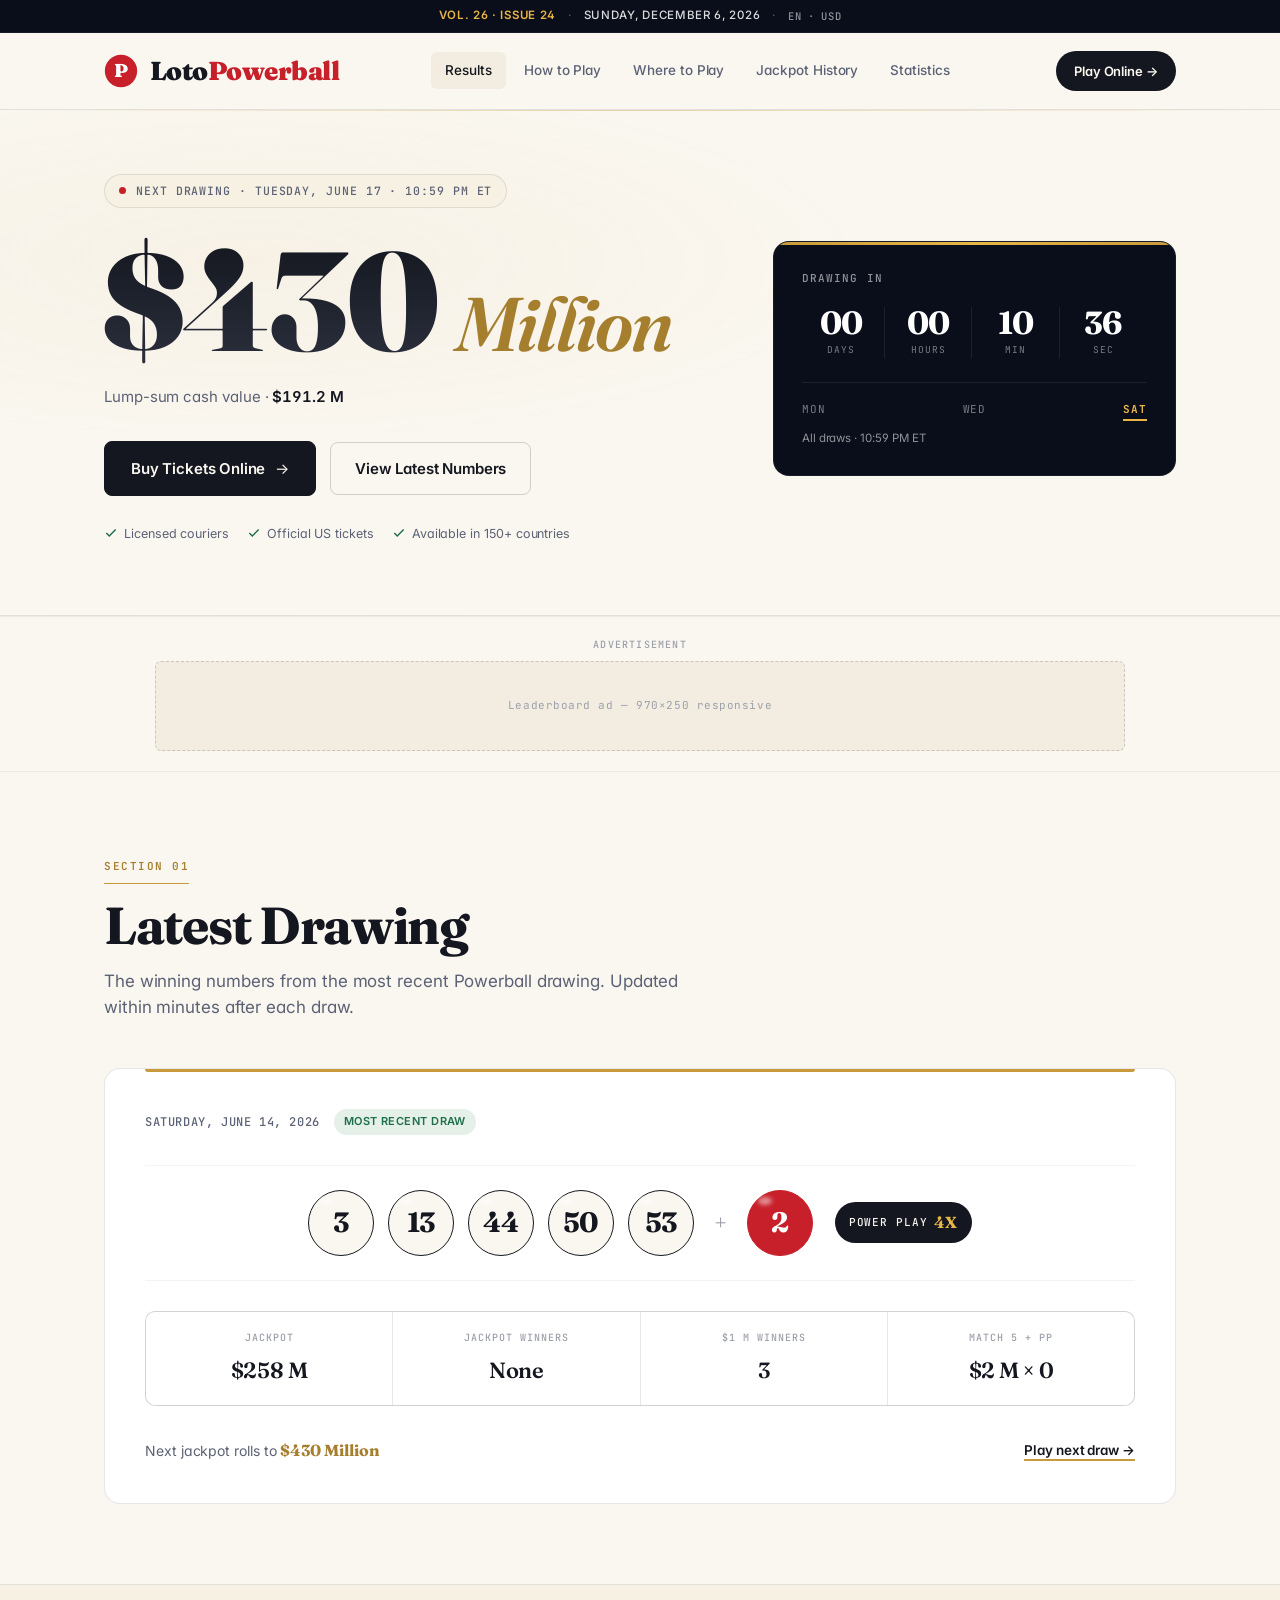
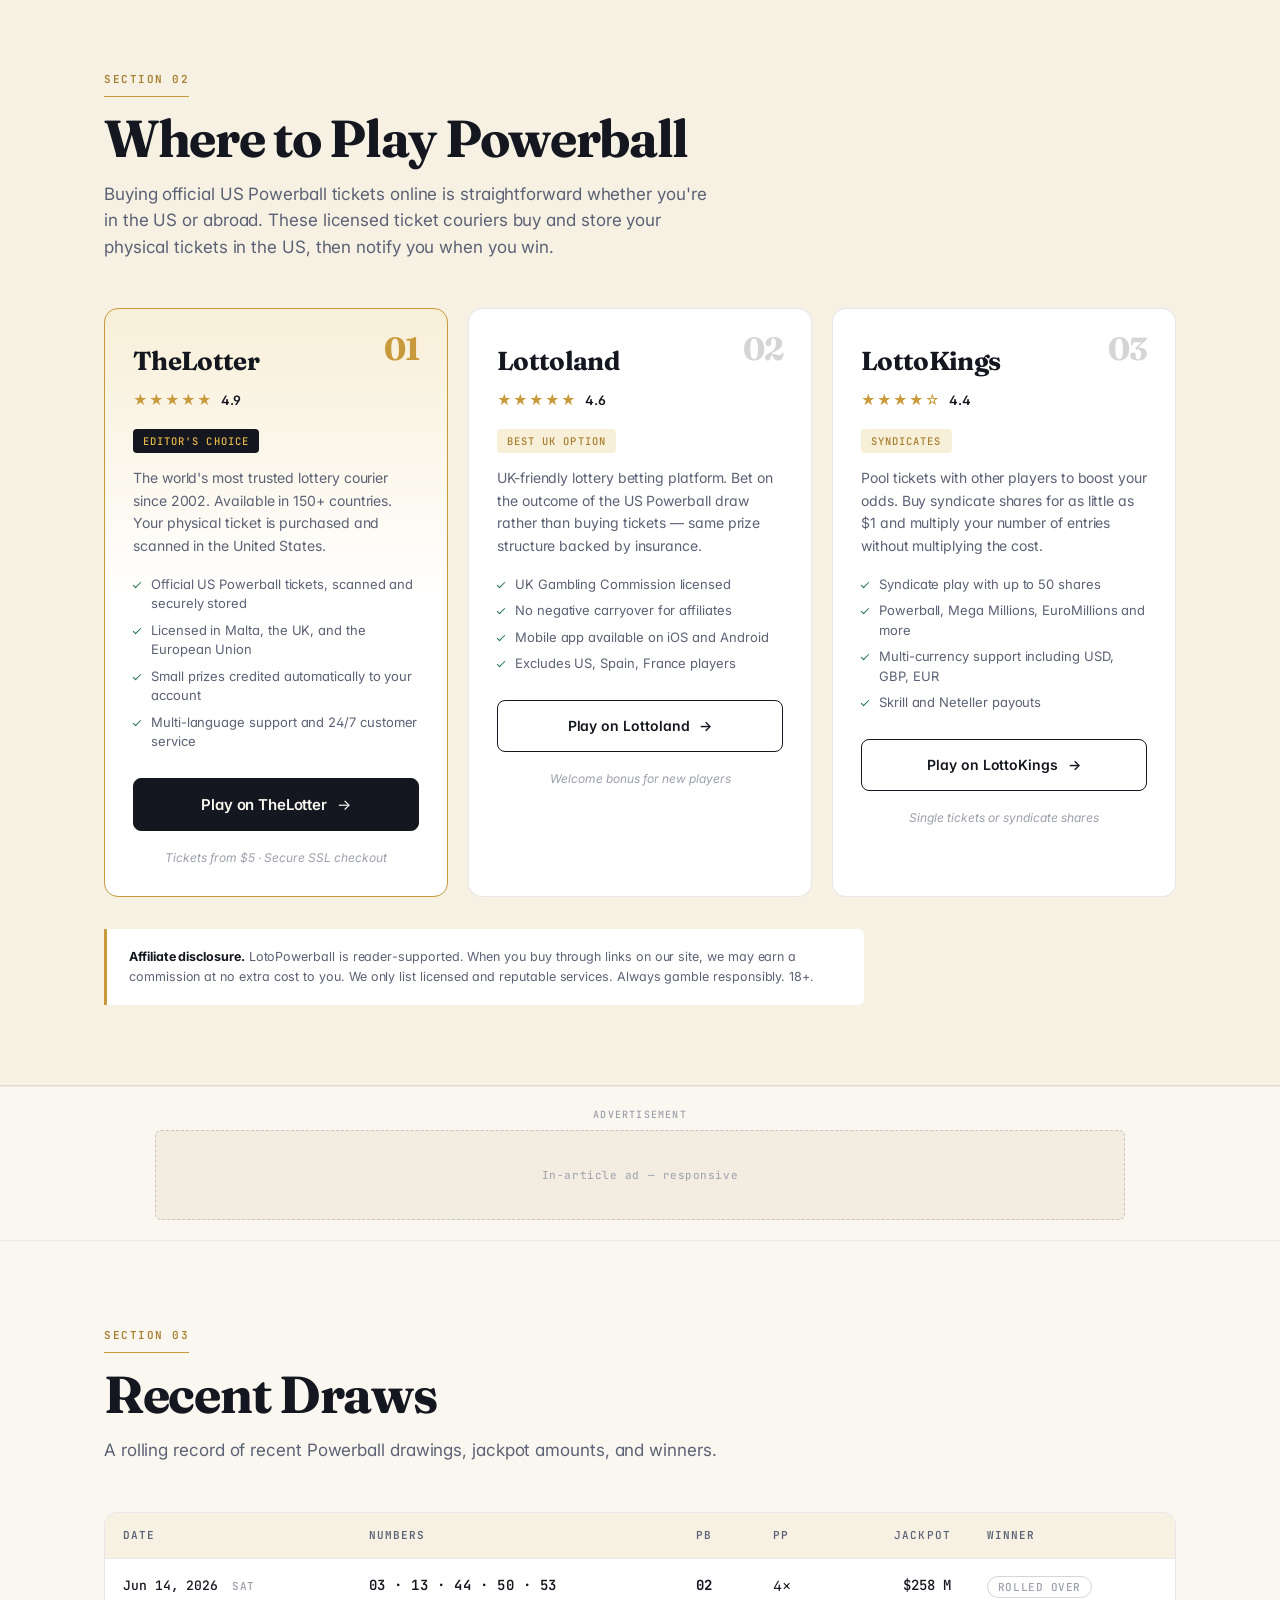
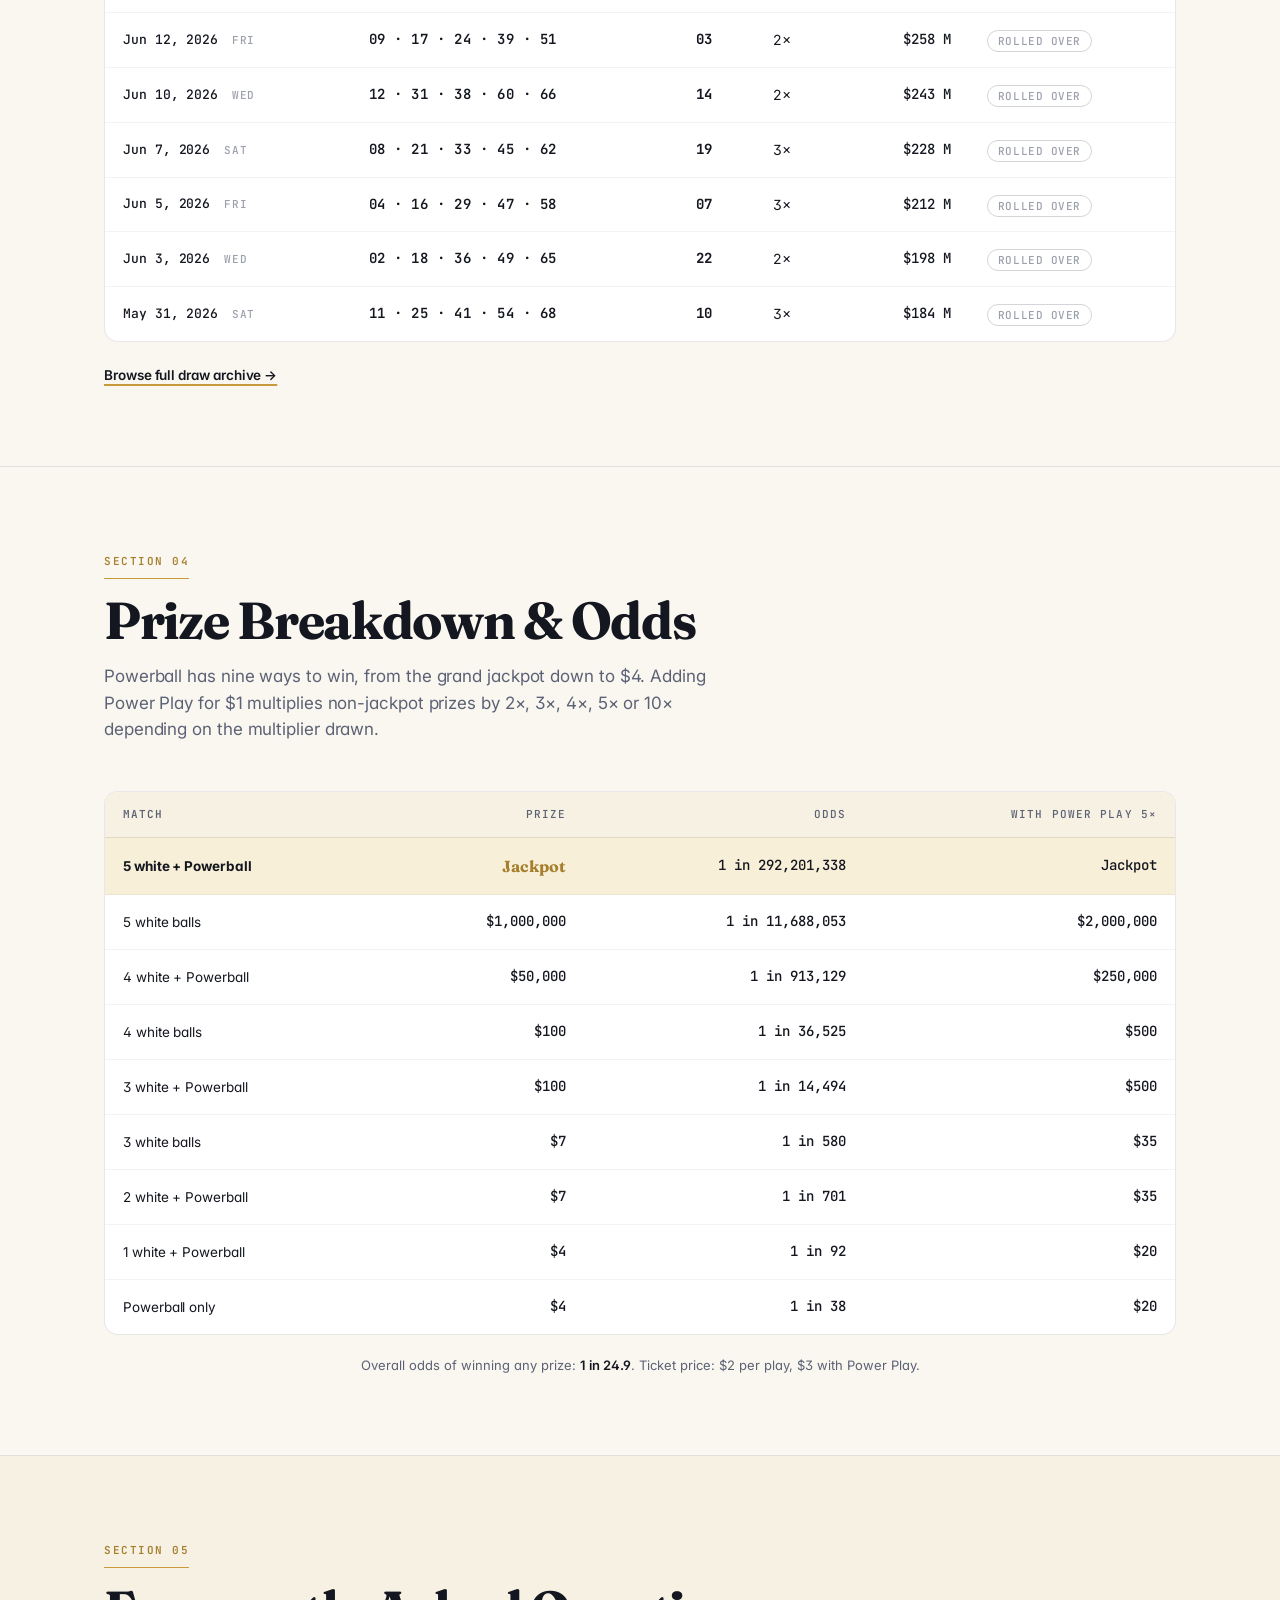
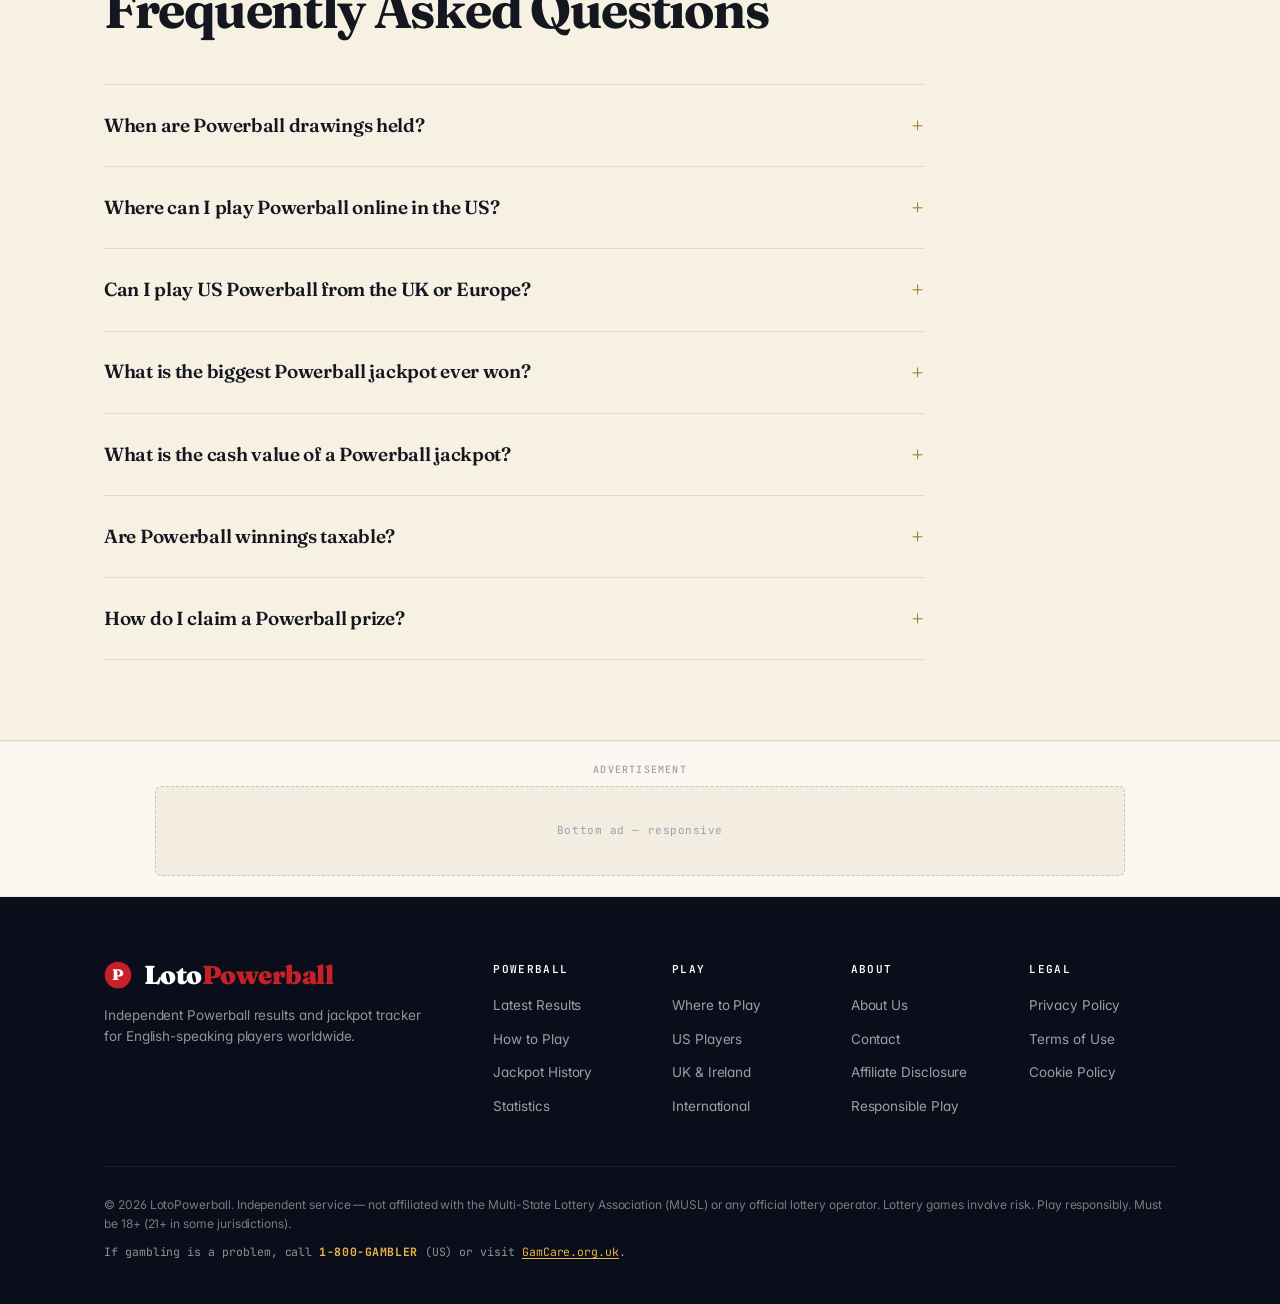
==== index.html @ 03f7db32 "Add files via upload" ====
<!DOCTYPE html>
<html lang="en">
<head>
<meta charset="UTF-8">
<meta name="viewport" content="width=device-width, initial-scale=1.0">
<title>Powerball Results & Winning Numbers — LotoPowerball</title>
<meta name="description" content="The latest US Powerball results, winning numbers, and jackpot updates. Independent source for players in the US, UK, Ireland, and worldwide.">
<meta name="keywords" content="powerball results, powerball numbers, powerball jackpot, winning numbers, play powerball online, lottery results">

<meta property="og:title" content="Powerball Results & Winning Numbers — LotoPowerball">
<meta property="og:description" content="Latest US Powerball winning numbers, current jackpot, and trusted ticket services.">
<meta property="og:type" content="website">
<meta property="og:url" content="https://lotopowerball.com">
<meta name="twitter:card" content="summary_large_image">

<link rel="canonical" href="https://lotopowerball.com/">
<link rel="preconnect" href="https://fonts.googleapis.com">
<link rel="preconnect" href="https://fonts.gstatic.com" crossorigin>
<link href="https://fonts.googleapis.com/css2?family=Fraunces:opsz,wght@9..144,400;9..144,500;9..144,600;9..144,700;9..144,900&family=Inter:wght@400;500;600;700&family=JetBrains+Mono:wght@500;700&display=swap" rel="stylesheet">

<link rel="stylesheet" href="/css/style.css">
<link rel="icon" href="data:image/svg+xml,%3Csvg xmlns='http://www.w3.org/2000/svg' viewBox='0 0 100 100'%3E%3Ccircle cx='50' cy='50' r='44' fill='%23C8202B'/%3E%3Ctext x='50' y='66' font-family='serif' font-size='52' font-weight='900' fill='white' text-anchor='middle'%3EP%3C/text%3E%3C/svg%3E">

<!-- Google AdSense (paste publisher ID after approval)
<script async src="https://pagead2.googlesyndication.com/pagead/js/adsbygoogle.js?client=ca-pub-XXXXXXXXXXXXXXXX" crossorigin="anonymous"></script>
-->

<script type="application/ld+json">
{
  "@context": "https://schema.org",
  "@type": "WebSite",
  "name": "LotoPowerball",
  "url": "https://lotopowerball.com",
  "description": "Independent Powerball results and jackpot tracker"
}
</script>
</head>
<body>

<!-- ===== TOP META BAR ===== -->
<div class="top-bar">
  <div class="wrap">
    <span class="edition">Vol. 26 · Issue 24</span>
    <span class="sep">·</span>
    <span class="today" id="today">Monday, June 15, 2026</span>
    <span class="sep">·</span>
    <span class="locale">EN · USD</span>
  </div>
</div>

<!-- ===== HEADER ===== -->
<header class="site-header">
  <div class="wrap header-inner">
    <a href="/" class="brand">
      <span class="brand-mark" aria-hidden="true">
        <svg viewBox="0 0 40 40" width="34" height="34">
          <circle cx="20" cy="20" r="19" fill="#C8202B"/>
          <text x="20" y="27" font-family="Fraunces, serif" font-size="22" font-weight="900" fill="#fff" text-anchor="middle">P</text>
        </svg>
      </span>
      <span class="brand-name">
        <span class="brand-loto">Loto</span><span class="brand-power">Powerball</span>
      </span>
    </a>

    <nav class="primary-nav">
      <a href="/" class="active">Results</a>
      <a href="/pages/how-to-play.html">How to Play</a>
      <a href="/pages/where-to-play.html">Where to Play</a>
      <a href="/pages/jackpot-history.html">Jackpot History</a>
      <a href="/pages/statistics.html">Statistics</a>
    </nav>

    <a href="/pages/where-to-play.html" class="nav-cta">Play Online &rarr;</a>
  </div>
</header>

<!-- ===== HERO ===== -->
<section class="hero">
  <div class="wrap hero-grid">

    <div class="hero-main">
      <div class="hero-eyebrow">
        <span class="dot dot-live"></span>
        Next drawing &middot; Tuesday, June 17 &middot; 10:59 PM ET
      </div>

      <h1 class="hero-jackpot">
        <span class="jp-amount">$430</span>
        <span class="jp-scale">Million</span>
      </h1>

      <p class="hero-cash">
        Lump-sum cash value &middot; <strong>$191.2 M</strong>
      </p>

      <div class="hero-cta-row">
        <a href="https://www.thelotter.com/lottery-tickets/buy-powerball-tickets/?a_aid=YOUR_AFFILIATE_ID" target="_blank" rel="noopener" class="btn-primary" data-aff="thelotter" data-loc="hero">
          Buy Tickets Online <span class="arr">&rarr;</span>
        </a>
        <a href="#latest-results" class="btn-ghost">View Latest Numbers</a>
      </div>

      <div class="trust-row">
        <span class="trust-item"><svg width="14" height="14" viewBox="0 0 24 24" fill="none" stroke="currentColor" stroke-width="2.5"><path d="M20 6 9 17l-5-5"/></svg> Licensed couriers</span>
        <span class="trust-item"><svg width="14" height="14" viewBox="0 0 24 24" fill="none" stroke="currentColor" stroke-width="2.5"><path d="M20 6 9 17l-5-5"/></svg> Official US tickets</span>
        <span class="trust-item"><svg width="14" height="14" viewBox="0 0 24 24" fill="none" stroke="currentColor" stroke-width="2.5"><path d="M20 6 9 17l-5-5"/></svg> Available in 150+ countries</span>
      </div>
    </div>

    <aside class="hero-side">
      <div class="countdown-card">
        <div class="cd-label">Drawing in</div>
        <div class="cd-numbers" id="countdown">
          <div class="cd-unit"><span class="cd-val" id="cd-d">02</span><span class="cd-key">Days</span></div>
          <div class="cd-unit"><span class="cd-val" id="cd-h">07</span><span class="cd-key">Hours</span></div>
          <div class="cd-unit"><span class="cd-val" id="cd-m">42</span><span class="cd-key">Min</span></div>
          <div class="cd-unit"><span class="cd-val" id="cd-s">18</span><span class="cd-key">Sec</span></div>
        </div>
        <div class="cd-sched">
          <div class="sched-row"><span>Mon</span><span>Wed</span><span class="sched-next">Sat</span></div>
          <div class="cd-foot">All draws &middot; 10:59 PM ET</div>
        </div>
      </div>
    </aside>

  </div>
</section>

<!-- ===== AD SLOT 1 ===== -->
<div class="ad-zone">
  <div class="wrap">
    <div class="ad-label">Advertisement</div>
    <div class="ad-slot">
      <!--
      <ins class="adsbygoogle" style="display:block" data-ad-client="ca-pub-XXXXXXXXXXXXXXXX"
           data-ad-slot="XXXXXXXXXX" data-ad-format="auto" data-full-width-responsive="true"></ins>
      <script>(adsbygoogle = window.adsbygoogle || []).push({});</script>
      -->
      <div class="ad-placeholder">Leaderboard ad — 970×250 responsive</div>
    </div>
  </div>
</div>

<!-- ===== LATEST RESULTS ===== -->
<section id="latest-results" class="section-results">
  <div class="wrap">

    <header class="section-head">
      <span class="kicker">Section 01</span>
      <h2>Latest Drawing</h2>
      <p class="lede">The winning numbers from the most recent Powerball drawing. Updated within minutes after each draw.</p>
    </header>

    <article class="result-feature">
      <div class="result-meta">
        <span class="result-date">Saturday, June 14, 2026</span>
        <span class="result-tag">Most recent draw</span>
      </div>

      <div class="balls-stage">
        <div class="ball-set">
          <div class="ball">3</div>
          <div class="ball">13</div>
          <div class="ball">44</div>
          <div class="ball">50</div>
          <div class="ball">53</div>
          <div class="ball-sep" aria-hidden="true">+</div>
          <div class="ball ball-pb">2</div>
          <div class="powerplay">Power Play <strong>4x</strong></div>
        </div>
      </div>

      <div class="result-stats">
        <div class="rs-item">
          <div class="rs-label">Jackpot</div>
          <div class="rs-value">$258 M</div>
        </div>
        <div class="rs-item">
          <div class="rs-label">Jackpot Winners</div>
          <div class="rs-value">None</div>
        </div>
        <div class="rs-item">
          <div class="rs-label">$1 M Winners</div>
          <div class="rs-value">3</div>
        </div>
        <div class="rs-item">
          <div class="rs-label">Match 5 + PP</div>
          <div class="rs-value">$2 M &times; 0</div>
        </div>
      </div>

      <div class="result-foot">
        <span>Next jackpot rolls to <strong>$430 Million</strong></span>
        <a href="/pages/where-to-play.html" class="link-inline">Play next draw &rarr;</a>
      </div>
    </article>

  </div>
</section>

<!-- ===== WHERE TO PLAY (AFFILIATE) ===== -->
<section class="section-where">
  <div class="wrap">

    <header class="section-head">
      <span class="kicker">Section 02</span>
      <h2>Where to Play Powerball</h2>
      <p class="lede">Buying official US Powerball tickets online is straightforward whether you're in the US or abroad. These licensed ticket couriers buy and store your physical tickets in the US, then notify you when you win.</p>
    </header>

    <div class="affiliate-shelf">

      <article class="aff-card aff-featured">
        <div class="aff-rank">01</div>
        <div class="aff-head">
          <h3>TheLotter</h3>
          <div class="aff-stars" aria-label="Rated 4.9 of 5">
            <span>&#9733;&#9733;&#9733;&#9733;&#9733;</span><span class="aff-rating">4.9</span>
          </div>
        </div>
        <div class="aff-tag">Editor's choice</div>
        <p class="aff-desc">The world's most trusted lottery courier since 2002. Available in 150+ countries. Your physical ticket is purchased and scanned in the United States.</p>
        <ul class="aff-list">
          <li>Official US Powerball tickets, scanned and securely stored</li>
          <li>Licensed in Malta, the UK, and the European Union</li>
          <li>Small prizes credited automatically to your account</li>
          <li>Multi-language support and 24/7 customer service</li>
        </ul>
        <a href="https://www.thelotter.com/lottery-tickets/buy-powerball-tickets/?a_aid=YOUR_AFFILIATE_ID" target="_blank" rel="noopener" class="btn-primary btn-full" data-aff="thelotter" data-loc="card">
          Play on TheLotter <span class="arr">&rarr;</span>
        </a>
        <p class="aff-note">Tickets from $5 &middot; Secure SSL checkout</p>
      </article>

      <article class="aff-card">
        <div class="aff-rank">02</div>
        <div class="aff-head">
          <h3>Lottoland</h3>
          <div class="aff-stars" aria-label="Rated 4.6 of 5">
            <span>&#9733;&#9733;&#9733;&#9733;&#9733;</span><span class="aff-rating">4.6</span>
          </div>
        </div>
        <div class="aff-tag">Best UK option</div>
        <p class="aff-desc">UK-friendly lottery betting platform. Bet on the outcome of the US Powerball draw rather than buying tickets &mdash; same prize structure backed by insurance.</p>
        <ul class="aff-list">
          <li>UK Gambling Commission licensed</li>
          <li>No negative carryover for affiliates</li>
          <li>Mobile app available on iOS and Android</li>
          <li>Excludes US, Spain, France players</li>
        </ul>
        <a href="https://www.lottoland.com/?affid=YOUR_AFFILIATE_ID" target="_blank" rel="noopener" class="btn-secondary btn-full" data-aff="lottoland" data-loc="card">
          Play on Lottoland <span class="arr">&rarr;</span>
        </a>
        <p class="aff-note">Welcome bonus for new players</p>
      </article>

      <article class="aff-card">
        <div class="aff-rank">03</div>
        <div class="aff-head">
          <h3>LottoKings</h3>
          <div class="aff-stars" aria-label="Rated 4.4 of 5">
            <span>&#9733;&#9733;&#9733;&#9733;&#9734;</span><span class="aff-rating">4.4</span>
          </div>
        </div>
        <div class="aff-tag">Syndicates</div>
        <p class="aff-desc">Pool tickets with other players to boost your odds. Buy syndicate shares for as little as $1 and multiply your number of entries without multiplying the cost.</p>
        <ul class="aff-list">
          <li>Syndicate play with up to 50 shares</li>
          <li>Powerball, Mega Millions, EuroMillions and more</li>
          <li>Multi-currency support including USD, GBP, EUR</li>
          <li>Skrill and Neteller payouts</li>
        </ul>
        <a href="https://www.lottokings.com/en/powerball/?c=YOUR_AFFILIATE_ID" target="_blank" rel="noopener" class="btn-secondary btn-full" data-aff="lottokings" data-loc="card">
          Play on LottoKings <span class="arr">&rarr;</span>
        </a>
        <p class="aff-note">Single tickets or syndicate shares</p>
      </article>

    </div>

    <p class="aff-disclosure">
      <strong>Affiliate disclosure.</strong> LotoPowerball is reader-supported. When you buy through links on our site, we may earn a commission at no extra cost to you. We only list licensed and reputable services. Always gamble responsibly. 18+.
    </p>

  </div>
</section>

<!-- ===== AD SLOT 2 ===== -->
<div class="ad-zone">
  <div class="wrap">
    <div class="ad-label">Advertisement</div>
    <div class="ad-slot">
      <div class="ad-placeholder">In-article ad — responsive</div>
    </div>
  </div>
</div>

<!-- ===== RECENT DRAWS TABLE ===== -->
<section class="section-history">
  <div class="wrap">

    <header class="section-head">
      <span class="kicker">Section 03</span>
      <h2>Recent Draws</h2>
      <p class="lede">A rolling record of recent Powerball drawings, jackpot amounts, and winners.</p>
    </header>

    <div class="table-wrap">
      <table class="data-table">
        <thead>
          <tr>
            <th>Date</th>
            <th>Numbers</th>
            <th>PB</th>
            <th>PP</th>
            <th class="num">Jackpot</th>
            <th>Winner</th>
          </tr>
        </thead>
        <tbody>
          <tr>
            <td class="t-date">Jun 14, 2026 <span class="day">Sat</span></td>
            <td class="t-nums">03 &middot; 13 &middot; 44 &middot; 50 &middot; 53</td>
            <td class="t-pb">02</td>
            <td>4&times;</td>
            <td class="num">$258 M</td>
            <td><span class="t-rolled">Rolled over</span></td>
          </tr>
          <tr>
            <td class="t-date">Jun 12, 2026 <span class="day">Fri</span></td>
            <td class="t-nums">09 &middot; 17 &middot; 24 &middot; 39 &middot; 51</td>
            <td class="t-pb">03</td>
            <td>2&times;</td>
            <td class="num">$258 M</td>
            <td><span class="t-rolled">Rolled over</span></td>
          </tr>
          <tr>
            <td class="t-date">Jun 10, 2026 <span class="day">Wed</span></td>
            <td class="t-nums">12 &middot; 31 &middot; 38 &middot; 60 &middot; 66</td>
            <td class="t-pb">14</td>
            <td>2&times;</td>
            <td class="num">$243 M</td>
            <td><span class="t-rolled">Rolled over</span></td>
          </tr>
          <tr>
            <td class="t-date">Jun 7, 2026 <span class="day">Sat</span></td>
            <td class="t-nums">08 &middot; 21 &middot; 33 &middot; 45 &middot; 62</td>
            <td class="t-pb">19</td>
            <td>3&times;</td>
            <td class="num">$228 M</td>
            <td><span class="t-rolled">Rolled over</span></td>
          </tr>
          <tr>
            <td class="t-date">Jun 5, 2026 <span class="day">Fri</span></td>
            <td class="t-nums">04 &middot; 16 &middot; 29 &middot; 47 &middot; 58</td>
            <td class="t-pb">07</td>
            <td>3&times;</td>
            <td class="num">$212 M</td>
            <td><span class="t-rolled">Rolled over</span></td>
          </tr>
          <tr>
            <td class="t-date">Jun 3, 2026 <span class="day">Wed</span></td>
            <td class="t-nums">02 &middot; 18 &middot; 36 &middot; 49 &middot; 65</td>
            <td class="t-pb">22</td>
            <td>2&times;</td>
            <td class="num">$198 M</td>
            <td><span class="t-rolled">Rolled over</span></td>
          </tr>
          <tr>
            <td class="t-date">May 31, 2026 <span class="day">Sat</span></td>
            <td class="t-nums">11 &middot; 25 &middot; 41 &middot; 54 &middot; 68</td>
            <td class="t-pb">10</td>
            <td>3&times;</td>
            <td class="num">$184 M</td>
            <td><span class="t-rolled">Rolled over</span></td>
          </tr>
        </tbody>
      </table>
    </div>

    <a href="/pages/jackpot-history.html" class="link-more">Browse full draw archive &rarr;</a>

  </div>
</section>

<!-- ===== PRIZE BREAKDOWN ===== -->
<section class="section-prizes">
  <div class="wrap">

    <header class="section-head">
      <span class="kicker">Section 04</span>
      <h2>Prize Breakdown &amp; Odds</h2>
      <p class="lede">Powerball has nine ways to win, from the grand jackpot down to $4. Adding Power Play for $1 multiplies non-jackpot prizes by 2&times;, 3&times;, 4&times;, 5&times; or 10&times; depending on the multiplier drawn.</p>
    </header>

    <div class="table-wrap">
      <table class="data-table prize-table">
        <thead>
          <tr>
            <th>Match</th>
            <th class="num">Prize</th>
            <th class="num">Odds</th>
            <th class="num">With Power Play 5&times;</th>
          </tr>
        </thead>
        <tbody>
          <tr class="prize-jackpot">
            <td><span class="match-text">5 white + Powerball</span></td>
            <td class="num"><strong>Jackpot</strong></td>
            <td class="num">1 in 292,201,338</td>
            <td class="num">Jackpot</td>
          </tr>
          <tr>
            <td><span class="match-text">5 white balls</span></td>
            <td class="num">$1,000,000</td>
            <td class="num">1 in 11,688,053</td>
            <td class="num">$2,000,000</td>
          </tr>
          <tr>
            <td><span class="match-text">4 white + Powerball</span></td>
            <td class="num">$50,000</td>
            <td class="num">1 in 913,129</td>
            <td class="num">$250,000</td>
          </tr>
          <tr>
            <td><span class="match-text">4 white balls</span></td>
            <td class="num">$100</td>
            <td class="num">1 in 36,525</td>
            <td class="num">$500</td>
          </tr>
          <tr>
            <td><span class="match-text">3 white + Powerball</span></td>
            <td class="num">$100</td>
            <td class="num">1 in 14,494</td>
            <td class="num">$500</td>
          </tr>
          <tr>
            <td><span class="match-text">3 white balls</span></td>
            <td class="num">$7</td>
            <td class="num">1 in 580</td>
            <td class="num">$35</td>
          </tr>
          <tr>
            <td><span class="match-text">2 white + Powerball</span></td>
            <td class="num">$7</td>
            <td class="num">1 in 701</td>
            <td class="num">$35</td>
          </tr>
          <tr>
            <td><span class="match-text">1 white + Powerball</span></td>
            <td class="num">$4</td>
            <td class="num">1 in 92</td>
            <td class="num">$20</td>
          </tr>
          <tr>
            <td><span class="match-text">Powerball only</span></td>
            <td class="num">$4</td>
            <td class="num">1 in 38</td>
            <td class="num">$20</td>
          </tr>
        </tbody>
      </table>
    </div>

    <p class="micro">Overall odds of winning any prize: <strong>1 in 24.9</strong>. Ticket price: $2 per play, $3 with Power Play.</p>

  </div>
</section>

<!-- ===== FAQ ===== -->
<section class="section-faq">
  <div class="wrap">

    <header class="section-head">
      <span class="kicker">Section 05</span>
      <h2>Frequently Asked Questions</h2>
    </header>

    <div class="faq-list">
      <details class="faq-item">
        <summary>When are Powerball drawings held?</summary>
        <p>Powerball drawings are held three times a week &mdash; Monday, Wednesday, and Saturday at 10:59 PM Eastern Time. The drawing takes place at the Florida Lottery draw studio in Tallahassee.</p>
      </details>
      <details class="faq-item">
        <summary>Where can I play Powerball online in the US?</summary>
        <p>A handful of US states offer official online Powerball sales, including Pennsylvania, New Hampshire, Virginia, Michigan, Georgia, and North Dakota, plus the District of Columbia. In other states, courier services like Jackpocket buy tickets on your behalf inside your state.</p>
      </details>
      <details class="faq-item">
        <summary>Can I play US Powerball from the UK or Europe?</summary>
        <p>Yes. Licensed lottery couriers such as TheLotter and LottoKings purchase official US Powerball tickets on your behalf at retail outlets inside the United States. You receive a scanned copy of the actual ticket as proof of purchase.</p>
      </details>
      <details class="faq-item">
        <summary>What is the biggest Powerball jackpot ever won?</summary>
        <p>The world-record Powerball jackpot of $2.04 billion was won on November 7, 2022, by a single ticket sold in California. The runner-up is $1.817 billion, won on December 24, 2025, in Arkansas.</p>
      </details>
      <details class="faq-item">
        <summary>What is the cash value of a Powerball jackpot?</summary>
        <p>The advertised jackpot is an annuity paid over 30 graduated payments across 29 years. Winners can instead choose a one-time lump-sum cash payment, which is roughly 45% to 55% of the advertised total depending on interest rates.</p>
      </details>
      <details class="faq-item">
        <summary>Are Powerball winnings taxable?</summary>
        <p>Yes. The IRS withholds 24% federal tax upfront on prizes over $5,000, and you'll owe additional federal income tax depending on your bracket. Most states also impose income tax on lottery winnings &mdash; though a few states (including Florida, Texas, and Washington) do not.</p>
      </details>
      <details class="faq-item">
        <summary>How do I claim a Powerball prize?</summary>
        <p>Prizes under $600 can usually be claimed at any participating lottery retailer. Larger prizes must be claimed at your state lottery office, with required forms and identification. Jackpot winners typically have 60 days to choose between the annuity and cash option.</p>
      </details>
    </div>

  </div>
</section>

<!-- ===== AD SLOT 3 ===== -->
<div class="ad-zone">
  <div class="wrap">
    <div class="ad-label">Advertisement</div>
    <div class="ad-slot">
      <div class="ad-placeholder">Bottom ad — responsive</div>
    </div>
  </div>
</div>

<!-- ===== FOOTER ===== -->
<footer class="site-footer">
  <div class="wrap">

    <div class="footer-top">
      <div class="footer-brand">
        <span class="brand">
          <span class="brand-mark" aria-hidden="true">
            <svg viewBox="0 0 40 40" width="28" height="28">
              <circle cx="20" cy="20" r="19" fill="#C8202B"/>
              <text x="20" y="27" font-family="Fraunces, serif" font-size="22" font-weight="900" fill="#fff" text-anchor="middle">P</text>
            </svg>
          </span>
          <span class="brand-name"><span class="brand-loto">Loto</span><span class="brand-power">Powerball</span></span>
        </span>
        <p class="footer-tag">Independent Powerball results and jackpot tracker for English-speaking players worldwide.</p>
      </div>

      <div class="footer-cols">
        <div class="footer-col">
          <h4>Powerball</h4>
          <ul>
            <li><a href="/">Latest Results</a></li>
            <li><a href="/pages/how-to-play.html">How to Play</a></li>
            <li><a href="/pages/jackpot-history.html">Jackpot History</a></li>
            <li><a href="/pages/statistics.html">Statistics</a></li>
          </ul>
        </div>

        <div class="footer-col">
          <h4>Play</h4>
          <ul>
            <li><a href="/pages/where-to-play.html">Where to Play</a></li>
            <li><a href="/pages/where-to-play.html">US Players</a></li>
            <li><a href="/pages/where-to-play.html">UK &amp; Ireland</a></li>
            <li><a href="/pages/where-to-play.html">International</a></li>
          </ul>
        </div>

        <div class="footer-col">
          <h4>About</h4>
          <ul>
            <li><a href="/pages/about.html">About Us</a></li>
            <li><a href="/pages/contact.html">Contact</a></li>
            <li><a href="/pages/affiliate-disclosure.html">Affiliate Disclosure</a></li>
            <li><a href="/pages/responsible-play.html">Responsible Play</a></li>
          </ul>
        </div>

        <div class="footer-col">
          <h4>Legal</h4>
          <ul>
            <li><a href="/pages/privacy.html">Privacy Policy</a></li>
            <li><a href="/pages/terms.html">Terms of Use</a></li>
            <li><a href="/pages/cookies.html">Cookie Policy</a></li>
          </ul>
        </div>
      </div>
    </div>

    <div class="footer-bottom">
      <p>&copy; 2026 LotoPowerball. Independent service &mdash; not affiliated with the Multi-State Lottery Association (MUSL) or any official lottery operator. Lottery games involve risk. Play responsibly. Must be 18+ (21+ in some jurisdictions).</p>
      <p class="responsible">If gambling is a problem, call <strong>1-800-GAMBLER</strong> (US) or visit <a href="https://www.gamcare.org.uk" rel="nofollow noopener" target="_blank">GamCare.org.uk</a>.</p>
    </div>

  </div>
</footer>

<script src="/js/main.js"></script>
</body>
</html>
---- css/style.css ----
/* =====================================================
   LotoPowerball — Editorial Premium
   ===================================================== */

*, *::before, *::after { box-sizing: border-box; margin: 0; padding: 0; }

:root {
  /* Surfaces */
  --bg:           #FAF7F0;
  --bg-card:     #FFFFFF;
  --bg-dark:     #0A0E1A;
  --bg-soft:     #F2EDE0;
  --bg-tint:     #F6F1E3;

  /* Ink */
  --ink:         #14171F;
  --ink-soft:    #5C6275;
  --ink-faint:   #9CA0AB;
  --ink-rev:     #FAF7F0;

  /* Accents */
  --gold:        #C99A3B;
  --gold-deep:   #A57F2E;
  --gold-hot:    #E8B547;
  --gold-tint:   #F8EFD8;
  --red:         #C8202B;
  --red-deep:    #9F1822;
  --green:       #1F6F4A;
  --green-tint:  #E4F0E8;

  /* Lines */
  --rule:        rgba(20, 23, 31, 0.10);
  --rule-strong: rgba(20, 23, 31, 0.18);
  --rule-faint:  rgba(20, 23, 31, 0.05);

  /* Type */
  --serif:       'Fraunces', Georgia, 'Times New Roman', serif;
  --sans:        'Inter', -apple-system, BlinkMacSystemFont, 'Segoe UI', system-ui, sans-serif;
  --mono:        'JetBrains Mono', ui-monospace, 'SF Mono', Menlo, monospace;
}

html { font-size: 16px; -webkit-text-size-adjust: 100%; scroll-behavior: smooth; }

body {
  font-family: var(--sans);
  background: var(--bg);
  color: var(--ink);
  line-height: 1.55;
  font-feature-settings: 'ss01', 'cv11';
  -webkit-font-smoothing: antialiased;
  -moz-osx-font-smoothing: grayscale;
}

a { color: var(--ink); text-decoration: none; }
a:hover { color: var(--gold-deep); }

.wrap { max-width: 1120px; margin: 0 auto; padding: 0 24px; }

/* =====================================================
   TOP META BAR
   ===================================================== */
.top-bar {
  background: var(--bg-dark);
  color: var(--ink-rev);
  font-size: 11.5px;
  font-weight: 500;
  letter-spacing: 0.06em;
  text-transform: uppercase;
  padding: 7px 0;
  border-bottom: 1px solid rgba(255,255,255,0.06);
}
.top-bar .wrap { display: flex; align-items: center; justify-content: center; gap: 12px; flex-wrap: wrap; }
.top-bar .edition { color: var(--gold-hot); font-weight: 600; }
.top-bar .sep { color: rgba(255,255,255,0.3); }
.top-bar .today { color: rgba(255,255,255,0.85); }
.top-bar .locale { color: rgba(255,255,255,0.55); font-family: var(--mono); font-size: 10.5px; }

/* =====================================================
   HEADER
   ===================================================== */
.site-header {
  background: var(--bg);
  border-bottom: 1px solid var(--rule);
  position: sticky;
  top: 0;
  z-index: 50;
  backdrop-filter: blur(8px);
  background-color: rgba(250, 247, 240, 0.92);
}
.header-inner {
  display: flex;
  align-items: center;
  justify-content: space-between;
  gap: 32px;
  padding: 18px 24px;
  min-height: 72px;
}
.brand {
  display: flex;
  align-items: center;
  gap: 12px;
  text-decoration: none;
  flex-shrink: 0;
}
.brand-mark { display: flex; align-items: center; }
.brand-name {
  font-family: var(--serif);
  font-size: 26px;
  font-weight: 900;
  line-height: 1;
  letter-spacing: -0.02em;
}
.brand-loto { color: var(--ink); }
.brand-power { color: var(--red); }

.primary-nav {
  display: flex;
  gap: 4px;
  align-items: center;
}
.primary-nav a {
  font-size: 13.5px;
  font-weight: 500;
  color: var(--ink-soft);
  padding: 8px 14px;
  border-radius: 6px;
  letter-spacing: -0.005em;
  transition: color .15s, background .15s;
}
.primary-nav a:hover {
  color: var(--ink);
  background: var(--bg-soft);
}
.primary-nav a.active {
  color: var(--ink);
  background: var(--bg-soft);
}

.nav-cta {
  background: var(--ink);
  color: var(--bg) !important;
  font-size: 13px;
  font-weight: 600;
  padding: 10px 18px;
  border-radius: 999px;
  letter-spacing: -0.005em;
  transition: background .15s;
  white-space: nowrap;
}
.nav-cta:hover {
  background: var(--gold-deep);
  color: var(--bg) !important;
}

/* =====================================================
   HERO
   ===================================================== */
.hero {
  background:
    radial-gradient(ellipse 80% 60% at 20% 30%, rgba(201, 154, 59, 0.06) 0%, transparent 60%),
    var(--bg);
  padding: 64px 0 72px;
  border-bottom: 1px solid var(--rule);
  position: relative;
  overflow: hidden;
}
.hero::before {
  content: '';
  position: absolute;
  top: 0; left: 0; right: 0;
  height: 1px;
  background: linear-gradient(90deg, transparent, var(--gold), transparent);
  opacity: 0.4;
}
.hero-grid {
  display: grid;
  grid-template-columns: 1.5fr 1fr;
  gap: 64px;
  align-items: center;
}
.hero-main { min-width: 0; }
.hero-eyebrow {
  display: inline-flex;
  align-items: center;
  gap: 10px;
  font-family: var(--mono);
  font-size: 11.5px;
  font-weight: 500;
  letter-spacing: 0.08em;
  text-transform: uppercase;
  color: var(--ink-soft);
  background: var(--bg-tint);
  border: 1px solid var(--rule);
  padding: 7px 14px;
  border-radius: 999px;
  margin-bottom: 28px;
}
.dot {
  width: 7px;
  height: 7px;
  border-radius: 50%;
  display: inline-block;
}
.dot-live {
  background: var(--red);
  box-shadow: 0 0 0 0 rgba(200, 32, 43, 0.5);
  animation: pulse 2s infinite;
}
@keyframes pulse {
  0% { box-shadow: 0 0 0 0 rgba(200, 32, 43, 0.5); }
  70% { box-shadow: 0 0 0 8px rgba(200, 32, 43, 0); }
  100% { box-shadow: 0 0 0 0 rgba(200, 32, 43, 0); }
}

.hero-jackpot {
  font-family: var(--serif);
  font-weight: 900;
  line-height: 0.92;
  letter-spacing: -0.045em;
  color: var(--ink);
  margin-bottom: 20px;
  font-feature-settings: 'lnum', 'tnum';
}
.jp-amount {
  font-size: clamp(72px, 11vw, 152px);
  display: inline-block;
  background: linear-gradient(180deg, var(--ink) 0%, #2a2f3c 100%);
  -webkit-background-clip: text;
  background-clip: text;
  -webkit-text-fill-color: transparent;
}
.jp-scale {
  font-size: clamp(40px, 6vw, 76px);
  color: var(--gold-deep);
  font-style: italic;
  font-weight: 600;
  margin-left: 12px;
  letter-spacing: -0.03em;
}

.hero-cash {
  font-size: 15px;
  color: var(--ink-soft);
  margin-bottom: 32px;
  letter-spacing: -0.005em;
}
.hero-cash strong {
  color: var(--ink);
  font-weight: 600;
  font-variant-numeric: tabular-nums;
}

.hero-cta-row {
  display: flex;
  gap: 14px;
  align-items: center;
  flex-wrap: wrap;
  margin-bottom: 28px;
}

.btn-primary {
  display: inline-flex;
  align-items: center;
  gap: 10px;
  background: var(--ink);
  color: var(--bg) !important;
  font-size: 15px;
  font-weight: 600;
  padding: 15px 26px;
  border-radius: 8px;
  letter-spacing: -0.01em;
  transition: background .18s, transform .12s;
  text-decoration: none !important;
  border: 1px solid var(--ink);
}
.btn-primary:hover {
  background: var(--gold-deep);
  border-color: var(--gold-deep);
  transform: translateY(-1px);
}
.btn-primary .arr {
  transition: transform .18s;
  font-weight: 400;
}
.btn-primary:hover .arr { transform: translateX(3px); }

.btn-ghost {
  display: inline-flex;
  align-items: center;
  font-size: 15px;
  font-weight: 600;
  padding: 14px 24px;
  border-radius: 8px;
  letter-spacing: -0.01em;
  color: var(--ink);
  border: 1px solid var(--rule-strong);
  background: transparent;
  transition: background .15s, border-color .15s;
}
.btn-ghost:hover {
  background: var(--bg-soft);
  border-color: var(--ink-soft);
}

.btn-secondary {
  display: inline-flex;
  align-items: center;
  gap: 10px;
  background: transparent;
  color: var(--ink) !important;
  font-size: 14px;
  font-weight: 600;
  padding: 13px 22px;
  border-radius: 8px;
  letter-spacing: -0.005em;
  border: 1px solid var(--ink);
  transition: background .15s;
  text-decoration: none !important;
}
.btn-secondary:hover {
  background: var(--ink);
  color: var(--bg) !important;
}

.btn-full {
  width: 100%;
  justify-content: center;
  padding: 14px 22px;
}

.trust-row {
  display: flex;
  flex-wrap: wrap;
  gap: 18px;
  align-items: center;
}
.trust-item {
  display: inline-flex;
  align-items: center;
  gap: 6px;
  font-size: 12.5px;
  color: var(--ink-soft);
  letter-spacing: -0.005em;
}
.trust-item svg { color: var(--green); flex-shrink: 0; }

/* Hero side — Countdown card */
.hero-side { min-width: 0; }
.countdown-card {
  background: var(--bg-dark);
  color: var(--ink-rev);
  border-radius: 16px;
  padding: 28px;
  position: relative;
  overflow: hidden;
  border: 1px solid rgba(255, 255, 255, 0.06);
}
.countdown-card::before {
  content: '';
  position: absolute;
  top: 0; left: 0; right: 0;
  height: 3px;
  background: linear-gradient(90deg, var(--gold), var(--gold-hot), var(--gold));
}
.cd-label {
  font-family: var(--mono);
  font-size: 11px;
  font-weight: 500;
  letter-spacing: 0.1em;
  text-transform: uppercase;
  color: rgba(255, 255, 255, 0.55);
  margin-bottom: 20px;
}
.cd-numbers {
  display: grid;
  grid-template-columns: repeat(4, 1fr);
  gap: 4px;
  margin-bottom: 24px;
}
.cd-unit {
  text-align: center;
  display: flex;
  flex-direction: column;
  gap: 4px;
  border-right: 1px solid rgba(255, 255, 255, 0.08);
  padding-right: 4px;
}
.cd-unit:last-child { border-right: none; }
.cd-val {
  font-family: var(--serif);
  font-size: 32px;
  font-weight: 700;
  line-height: 1;
  letter-spacing: -0.02em;
  color: #fff;
  font-variant-numeric: tabular-nums;
}
.cd-key {
  font-family: var(--mono);
  font-size: 9.5px;
  text-transform: uppercase;
  letter-spacing: 0.1em;
  color: rgba(255, 255, 255, 0.45);
}
.cd-sched {
  padding-top: 18px;
  border-top: 1px solid rgba(255, 255, 255, 0.08);
}
.sched-row {
  display: flex;
  justify-content: space-between;
  margin-bottom: 12px;
  font-family: var(--mono);
  font-size: 11px;
  letter-spacing: 0.08em;
  text-transform: uppercase;
  color: rgba(255, 255, 255, 0.45);
}
.sched-next {
  color: var(--gold-hot) !important;
  font-weight: 700;
  position: relative;
}
.sched-next::after {
  content: '';
  position: absolute;
  bottom: -3px;
  left: 0; right: 0;
  height: 2px;
  background: var(--gold-hot);
}
.cd-foot {
  font-size: 11.5px;
  color: rgba(255, 255, 255, 0.55);
  letter-spacing: -0.005em;
}

/* =====================================================
   AD ZONES
   ===================================================== */
.ad-zone {
  padding: 20px 0;
  border-top: 1px solid var(--rule-faint);
  border-bottom: 1px solid var(--rule-faint);
  background: var(--bg);
}
.ad-label {
  font-family: var(--mono);
  font-size: 10px;
  font-weight: 500;
  letter-spacing: 0.12em;
  text-transform: uppercase;
  color: var(--ink-faint);
  text-align: center;
  margin-bottom: 8px;
}
.ad-slot { display: flex; justify-content: center; }
.ad-placeholder {
  width: 100%;
  max-width: 970px;
  min-height: 90px;
  background: var(--bg-soft);
  border: 1px dashed var(--rule-strong);
  border-radius: 6px;
  display: flex;
  align-items: center;
  justify-content: center;
  font-family: var(--mono);
  font-size: 11px;
  color: var(--ink-faint);
  letter-spacing: 0.05em;
}

/* =====================================================
   SECTIONS — common
   ===================================================== */
section {
  padding: 80px 0;
  border-bottom: 1px solid var(--rule);
}
.section-head {
  margin-bottom: 48px;
  max-width: 720px;
}
.kicker {
  display: inline-block;
  font-family: var(--mono);
  font-size: 11px;
  font-weight: 600;
  letter-spacing: 0.14em;
  text-transform: uppercase;
  color: var(--gold-deep);
  margin-bottom: 14px;
  padding-bottom: 8px;
  border-bottom: 1px solid var(--gold);
}
.section-head h2 {
  font-family: var(--serif);
  font-size: clamp(34px, 4.5vw, 52px);
  font-weight: 700;
  line-height: 1.04;
  letter-spacing: -0.025em;
  margin-bottom: 16px;
  color: var(--ink);
}
.section-head .lede {
  font-size: 17px;
  color: var(--ink-soft);
  line-height: 1.55;
  max-width: 620px;
  letter-spacing: -0.005em;
}

/* =====================================================
   LATEST RESULTS
   ===================================================== */
.result-feature {
  background: var(--bg-card);
  border: 1px solid var(--rule);
  border-radius: 16px;
  padding: 40px;
  position: relative;
}
.result-feature::before {
  content: '';
  position: absolute;
  top: 0; left: 40px; right: 40px;
  height: 3px;
  background: var(--gold);
  border-radius: 0 0 3px 3px;
}
.result-meta {
  display: flex;
  align-items: center;
  gap: 14px;
  margin-bottom: 30px;
}
.result-date {
  font-family: var(--mono);
  font-size: 12px;
  font-weight: 500;
  letter-spacing: 0.05em;
  text-transform: uppercase;
  color: var(--ink-soft);
}
.result-tag {
  background: var(--green-tint);
  color: var(--green);
  font-size: 11px;
  font-weight: 600;
  letter-spacing: 0.04em;
  text-transform: uppercase;
  padding: 4px 10px;
  border-radius: 999px;
}

.balls-stage {
  padding: 24px 0;
  margin-bottom: 30px;
  border-top: 1px solid var(--rule-faint);
  border-bottom: 1px solid var(--rule-faint);
}
.ball-set {
  display: flex;
  flex-wrap: wrap;
  align-items: center;
  gap: 14px;
  justify-content: center;
}
.ball {
  width: 66px;
  height: 66px;
  border-radius: 50%;
  background: var(--bg);
  border: 1.5px solid var(--ink);
  color: var(--ink);
  display: flex;
  align-items: center;
  justify-content: center;
  font-family: var(--serif);
  font-size: 28px;
  font-weight: 700;
  letter-spacing: -0.02em;
  font-variant-numeric: tabular-nums;
  position: relative;
  flex-shrink: 0;
  transition: transform .2s;
}
.ball::after {
  content: '';
  position: absolute;
  top: 6px; left: 10px;
  width: 14px; height: 8px;
  background: rgba(255, 255, 255, 0.5);
  border-radius: 50%;
  filter: blur(2px);
}
.ball:hover { transform: translateY(-2px); }
.ball-pb {
  background: var(--red);
  color: #fff;
  border-color: var(--red);
}
.ball-sep {
  font-family: var(--serif);
  font-size: 24px;
  font-weight: 400;
  color: var(--ink-faint);
  margin: 0 6px;
}
.powerplay {
  display: inline-flex;
  align-items: center;
  gap: 6px;
  background: var(--ink);
  color: var(--ink-rev);
  font-family: var(--mono);
  font-size: 11px;
  font-weight: 500;
  letter-spacing: 0.08em;
  text-transform: uppercase;
  padding: 8px 14px;
  border-radius: 999px;
  margin-left: 8px;
}
.powerplay strong {
  font-family: var(--serif);
  font-size: 16px;
  font-weight: 700;
  color: var(--gold-hot);
}

.result-stats {
  display: grid;
  grid-template-columns: repeat(4, 1fr);
  gap: 1px;
  background: var(--rule);
  margin-bottom: 24px;
  border: 1px solid var(--rule);
  border-radius: 10px;
  overflow: hidden;
}
.rs-item {
  background: var(--bg-card);
  padding: 18px 16px;
  text-align: center;
}
.rs-label {
  font-family: var(--mono);
  font-size: 10px;
  font-weight: 500;
  letter-spacing: 0.1em;
  text-transform: uppercase;
  color: var(--ink-faint);
  margin-bottom: 8px;
}
.rs-value {
  font-family: var(--serif);
  font-size: 22px;
  font-weight: 600;
  letter-spacing: -0.02em;
  color: var(--ink);
  font-variant-numeric: tabular-nums;
}

.result-foot {
  display: flex;
  justify-content: space-between;
  align-items: center;
  flex-wrap: wrap;
  gap: 12px;
  padding-top: 8px;
}
.result-foot > span {
  font-size: 14px;
  color: var(--ink-soft);
  letter-spacing: -0.005em;
}
.result-foot strong {
  color: var(--gold-deep);
  font-family: var(--serif);
  font-weight: 700;
  font-size: 16px;
}
.link-inline {
  font-size: 13.5px;
  font-weight: 600;
  color: var(--ink);
  text-decoration: underline;
  text-decoration-color: var(--gold);
  text-decoration-thickness: 1.5px;
  text-underline-offset: 4px;
  letter-spacing: -0.005em;
}
.link-inline:hover { color: var(--gold-deep); }

/* =====================================================
   AFFILIATE / WHERE TO PLAY
   ===================================================== */
.section-where { background: var(--bg-tint); }

.affiliate-shelf {
  display: grid;
  grid-template-columns: repeat(3, 1fr);
  gap: 20px;
  margin-bottom: 32px;
}
.aff-card {
  background: var(--bg-card);
  border: 1px solid var(--rule);
  border-radius: 14px;
  padding: 32px 28px 28px;
  display: flex;
  flex-direction: column;
  gap: 14px;
  position: relative;
  transition: border-color .2s, transform .2s;
}
.aff-card:hover {
  border-color: var(--rule-strong);
  transform: translateY(-2px);
}
.aff-featured {
  border-color: var(--gold);
  background:
    linear-gradient(180deg, var(--gold-tint) 0%, var(--bg-card) 50%);
}
.aff-rank {
  position: absolute;
  top: 24px;
  right: 28px;
  font-family: var(--serif);
  font-size: 32px;
  font-weight: 700;
  line-height: 1;
  color: var(--rule-strong);
  letter-spacing: -0.03em;
}
.aff-featured .aff-rank { color: var(--gold); }

.aff-head { margin-bottom: 4px; }
.aff-head h3 {
  font-family: var(--serif);
  font-size: 26px;
  font-weight: 700;
  letter-spacing: -0.025em;
  margin-bottom: 8px;
}
.aff-stars {
  display: flex;
  align-items: center;
  gap: 8px;
  font-size: 13px;
  color: var(--ink-soft);
}
.aff-stars > span:first-child {
  color: var(--gold);
  letter-spacing: 1px;
  font-size: 14px;
}
.aff-rating { font-weight: 600; color: var(--ink); }

.aff-tag {
  display: inline-block;
  font-family: var(--mono);
  font-size: 10.5px;
  font-weight: 500;
  letter-spacing: 0.1em;
  text-transform: uppercase;
  color: var(--gold-deep);
  background: var(--gold-tint);
  padding: 4px 10px;
  border-radius: 4px;
  width: fit-content;
}
.aff-featured .aff-tag {
  background: var(--ink);
  color: var(--gold-hot);
}

.aff-desc {
  font-size: 14px;
  color: var(--ink-soft);
  line-height: 1.6;
  letter-spacing: -0.005em;
}
.aff-list {
  list-style: none;
  display: flex;
  flex-direction: column;
  gap: 7px;
  margin: 4px 0 12px;
}
.aff-list li {
  font-size: 13px;
  color: var(--ink-soft);
  padding-left: 18px;
  position: relative;
  line-height: 1.5;
  letter-spacing: -0.005em;
}
.aff-list li::before {
  content: '';
  position: absolute;
  left: 0; top: 7px;
  width: 8px; height: 4px;
  border-left: 1.5px solid var(--green);
  border-bottom: 1.5px solid var(--green);
  transform: rotate(-45deg);
}
.aff-note {
  font-size: 12px;
  color: var(--ink-faint);
  text-align: center;
  font-style: italic;
  margin-top: 4px;
}

.aff-disclosure {
  font-size: 12.5px;
  color: var(--ink-soft);
  line-height: 1.6;
  padding: 18px 22px;
  background: var(--bg-card);
  border-left: 3px solid var(--gold);
  border-radius: 0 6px 6px 0;
  max-width: 760px;
  letter-spacing: -0.005em;
}
.aff-disclosure strong { color: var(--ink); }

/* =====================================================
   TABLES
   ===================================================== */
.table-wrap {
  background: var(--bg-card);
  border: 1px solid var(--rule);
  border-radius: 14px;
  overflow: hidden;
  margin-bottom: 20px;
}
.data-table {
  width: 100%;
  border-collapse: collapse;
  font-size: 14px;
}
.data-table thead th {
  background: var(--bg-tint);
  font-family: var(--mono);
  font-size: 11px;
  font-weight: 600;
  letter-spacing: 0.1em;
  text-transform: uppercase;
  color: var(--ink-soft);
  padding: 14px 18px;
  text-align: left;
  border-bottom: 1px solid var(--rule);
}
.data-table thead th.num { text-align: right; }
.data-table tbody td {
  padding: 16px 18px;
  border-bottom: 1px solid var(--rule-faint);
  vertical-align: middle;
  color: var(--ink);
}
.data-table tbody tr:last-child td { border-bottom: none; }
.data-table tbody tr:hover td { background: var(--bg-tint); }

.t-date {
  font-family: var(--mono);
  font-size: 13px;
  font-weight: 500;
  letter-spacing: -0.005em;
}
.t-date .day {
  display: inline-block;
  margin-left: 6px;
  font-size: 11px;
  color: var(--ink-faint);
  text-transform: uppercase;
  letter-spacing: 0.06em;
}
.t-nums {
  font-family: var(--mono);
  font-size: 14px;
  font-weight: 600;
  letter-spacing: 0.04em;
  color: var(--ink);
}
.t-pb {
  font-family: var(--mono);
  font-size: 14px;
  font-weight: 700;
  color: var(--red);
}
.data-table .num {
  text-align: right;
  font-family: var(--mono);
  font-variant-numeric: tabular-nums;
  font-weight: 500;
}
.t-rolled {
  font-family: var(--mono);
  font-size: 11px;
  font-weight: 500;
  letter-spacing: 0.05em;
  text-transform: uppercase;
  color: var(--ink-faint);
  padding: 3px 10px;
  border: 1px solid var(--rule-strong);
  border-radius: 999px;
}

.prize-table .match-text {
  font-size: 13.5px;
  letter-spacing: -0.005em;
}
.prize-jackpot td {
  background: var(--gold-tint);
  font-weight: 700;
}
.prize-jackpot td strong {
  font-family: var(--serif);
  font-size: 16px;
  color: var(--gold-deep);
}

.link-more {
  font-size: 13.5px;
  font-weight: 600;
  color: var(--ink);
  text-decoration: underline;
  text-decoration-color: var(--gold);
  text-decoration-thickness: 1.5px;
  text-underline-offset: 4px;
  letter-spacing: -0.005em;
}
.link-more:hover { color: var(--gold-deep); }

.micro {
  font-size: 13px;
  color: var(--ink-soft);
  margin-top: 16px;
  text-align: center;
}
.micro strong { color: var(--ink); font-weight: 600; }

/* =====================================================
   FAQ
   ===================================================== */
.section-faq { background: var(--bg-tint); }
.faq-list {
  display: flex;
  flex-direction: column;
  gap: 0;
  max-width: 820px;
  border-top: 1px solid var(--rule);
}
.faq-item {
  border-bottom: 1px solid var(--rule);
  background: transparent;
}
.faq-item summary {
  padding: 22px 0;
  cursor: pointer;
  list-style: none;
  display: flex;
  justify-content: space-between;
  align-items: center;
  gap: 20px;
  font-family: var(--serif);
  font-size: 19px;
  font-weight: 600;
  letter-spacing: -0.015em;
  color: var(--ink);
  transition: color .15s;
}
.faq-item summary::-webkit-details-marker { display: none; }
.faq-item summary::after {
  content: '+';
  font-family: var(--serif);
  font-size: 24px;
  font-weight: 400;
  color: var(--gold-deep);
  transition: transform .25s;
  flex-shrink: 0;
}
.faq-item[open] summary { color: var(--gold-deep); }
.faq-item[open] summary::after {
  content: '−';
  transform: rotate(180deg);
}
.faq-item p {
  padding: 0 40px 24px 0;
  font-size: 15.5px;
  color: var(--ink-soft);
  line-height: 1.65;
  letter-spacing: -0.005em;
}

/* =====================================================
   FOOTER
   ===================================================== */
.site-footer {
  background: var(--bg-dark);
  color: rgba(255, 255, 255, 0.7);
  padding: 64px 0 32px;
  border-bottom: none;
}
.footer-top {
  display: grid;
  grid-template-columns: 1.5fr 3fr;
  gap: 48px;
  padding-bottom: 48px;
  border-bottom: 1px solid rgba(255, 255, 255, 0.08);
}
.footer-brand .brand-name { color: #fff; }
.footer-brand .brand-loto { color: #fff; }
.footer-tag {
  font-size: 13.5px;
  color: rgba(255, 255, 255, 0.55);
  line-height: 1.6;
  margin-top: 16px;
  max-width: 320px;
  letter-spacing: -0.005em;
}
.footer-cols {
  display: grid;
  grid-template-columns: repeat(4, 1fr);
  gap: 32px;
}
.footer-col h4 {
  color: #fff;
  font-family: var(--mono);
  font-size: 11px;
  font-weight: 600;
  letter-spacing: 0.12em;
  text-transform: uppercase;
  margin-bottom: 14px;
}
.footer-col ul { list-style: none; display: flex; flex-direction: column; gap: 9px; }
.footer-col a {
  color: rgba(255, 255, 255, 0.6);
  font-size: 13.5px;
  letter-spacing: -0.005em;
  transition: color .15s;
}
.footer-col a:hover { color: var(--gold-hot); }

.footer-bottom { padding-top: 28px; }
.footer-bottom p {
  font-size: 12px;
  color: rgba(255, 255, 255, 0.45);
  line-height: 1.6;
  margin-bottom: 10px;
  letter-spacing: -0.005em;
}
.footer-bottom .responsible {
  font-family: var(--mono);
  font-size: 11.5px;
  color: rgba(255, 255, 255, 0.55);
}
.footer-bottom .responsible strong {
  color: var(--gold-hot);
  font-weight: 700;
  letter-spacing: 0.05em;
}
.footer-bottom a {
  color: var(--gold-hot);
  text-decoration: underline;
  text-underline-offset: 2px;
}

/* =====================================================
   RESPONSIVE
   ===================================================== */
@media (max-width: 960px) {
  .hero-grid { grid-template-columns: 1fr; gap: 40px; }
  .hero-side { max-width: 420px; }
  .affiliate-shelf { grid-template-columns: 1fr; gap: 16px; }
  .footer-top { grid-template-columns: 1fr; gap: 40px; }
  .footer-cols { grid-template-columns: repeat(4, 1fr); }
  .result-stats { grid-template-columns: repeat(2, 1fr); }
}

@media (max-width: 720px) {
  .top-bar { font-size: 10.5px; }
  .top-bar .wrap { gap: 8px; }
  .header-inner { padding: 14px 20px; gap: 16px; flex-wrap: wrap; min-height: 60px; }
  .primary-nav { display: none; }
  .nav-cta { padding: 8px 14px; font-size: 12px; }
  .brand-name { font-size: 22px; }
  .hero { padding: 48px 0 56px; }
  section { padding: 56px 0; }
  .section-head h2 { font-size: 32px; }
  .section-head { margin-bottom: 32px; }
  .result-feature { padding: 28px 22px; }
  .result-feature::before { left: 22px; right: 22px; }
  .ball { width: 48px; height: 48px; font-size: 20px; }
  .ball-sep { font-size: 18px; margin: 0; }
  .powerplay { font-size: 10px; padding: 6px 10px; margin-left: 0; margin-top: 8px; }
  .ball-set { gap: 8px; }
  .result-stats { grid-template-columns: repeat(2, 1fr); }
  .footer-cols { grid-template-columns: repeat(2, 1fr); gap: 24px; }
  .countdown-card { padding: 22px; }
  .cd-val { font-size: 26px; }
  .data-table thead th, .data-table tbody td { padding: 12px 14px; font-size: 13px; }
  .t-nums { font-size: 12px; letter-spacing: 0.02em; }
  .hero-cta-row { flex-direction: column; align-items: stretch; }
  .hero-cta-row > * { width: 100%; justify-content: center; text-align: center; }
}

@media (max-width: 480px) {
  .wrap { padding: 0 18px; }
  .hero-eyebrow { font-size: 10px; padding: 5px 10px; }
  .footer-cols { grid-template-columns: 1fr; }
  .aff-card { padding: 24px 22px 22px; }
}
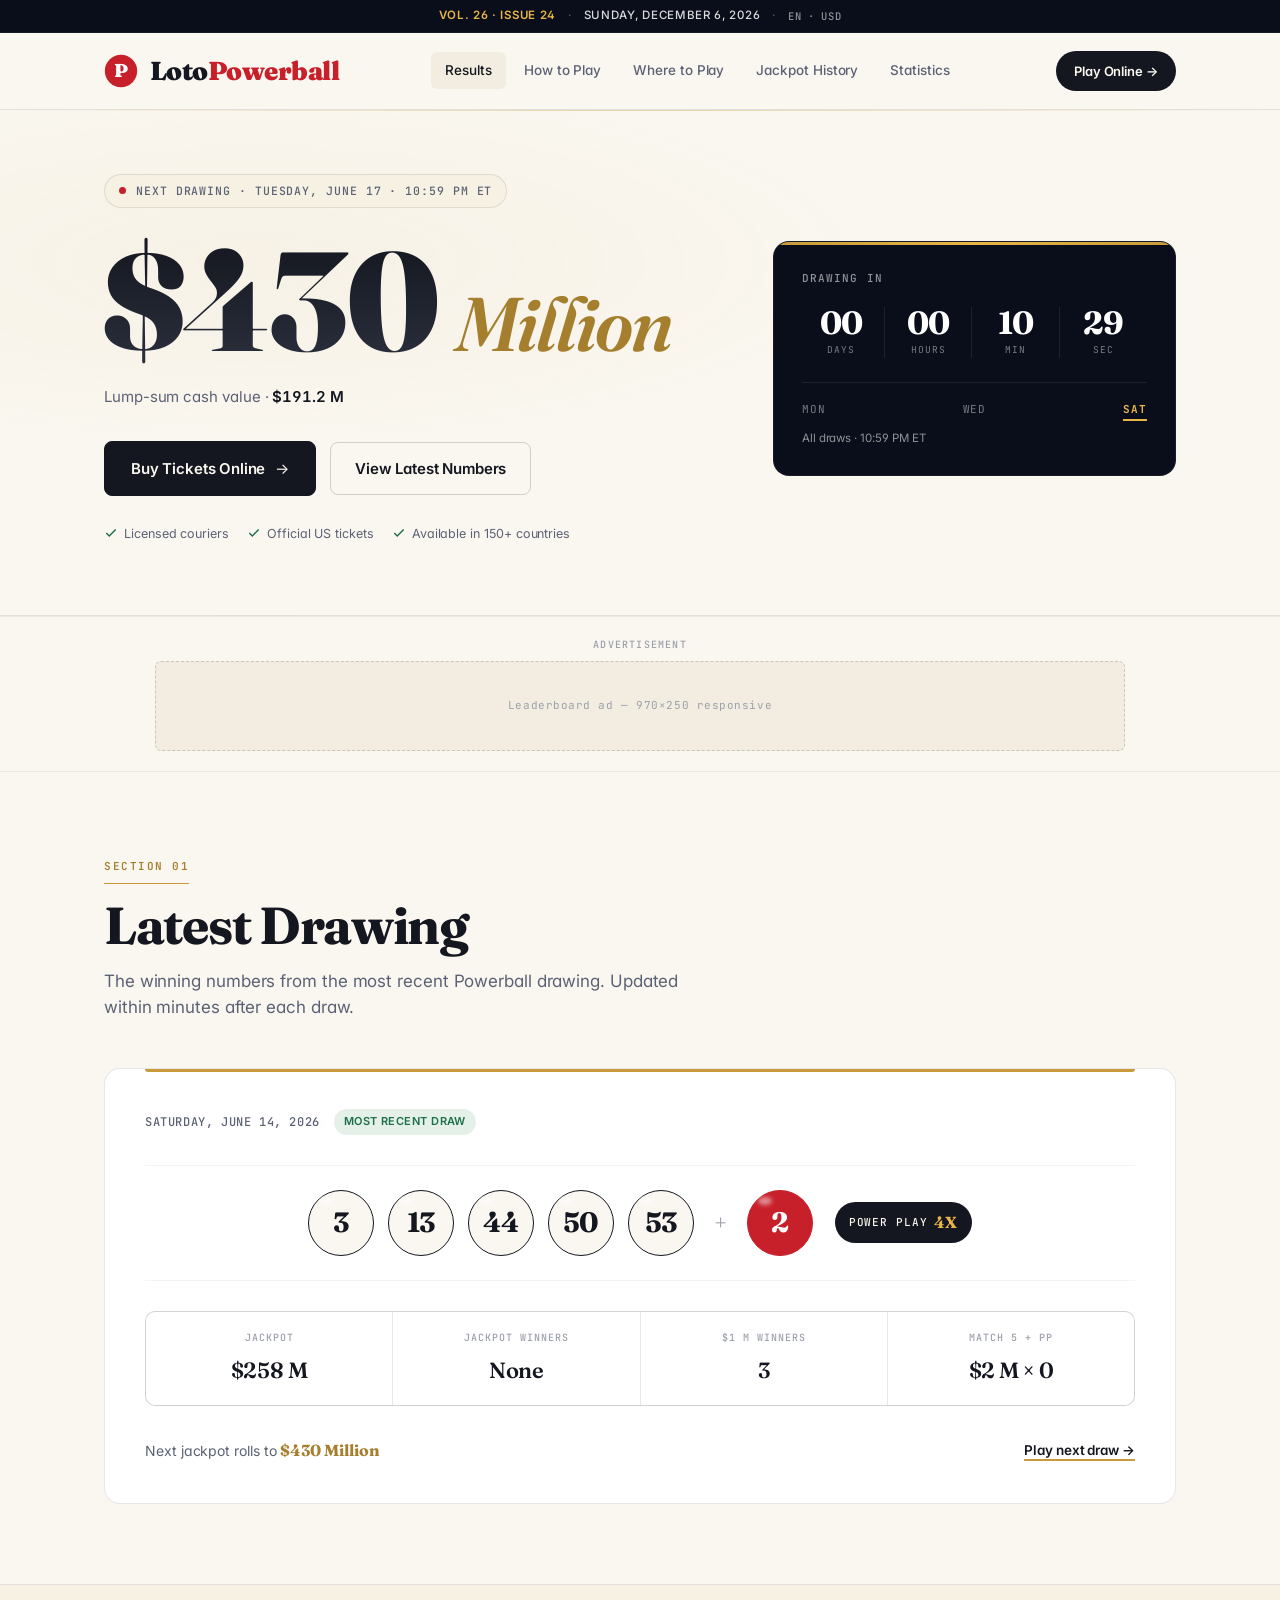
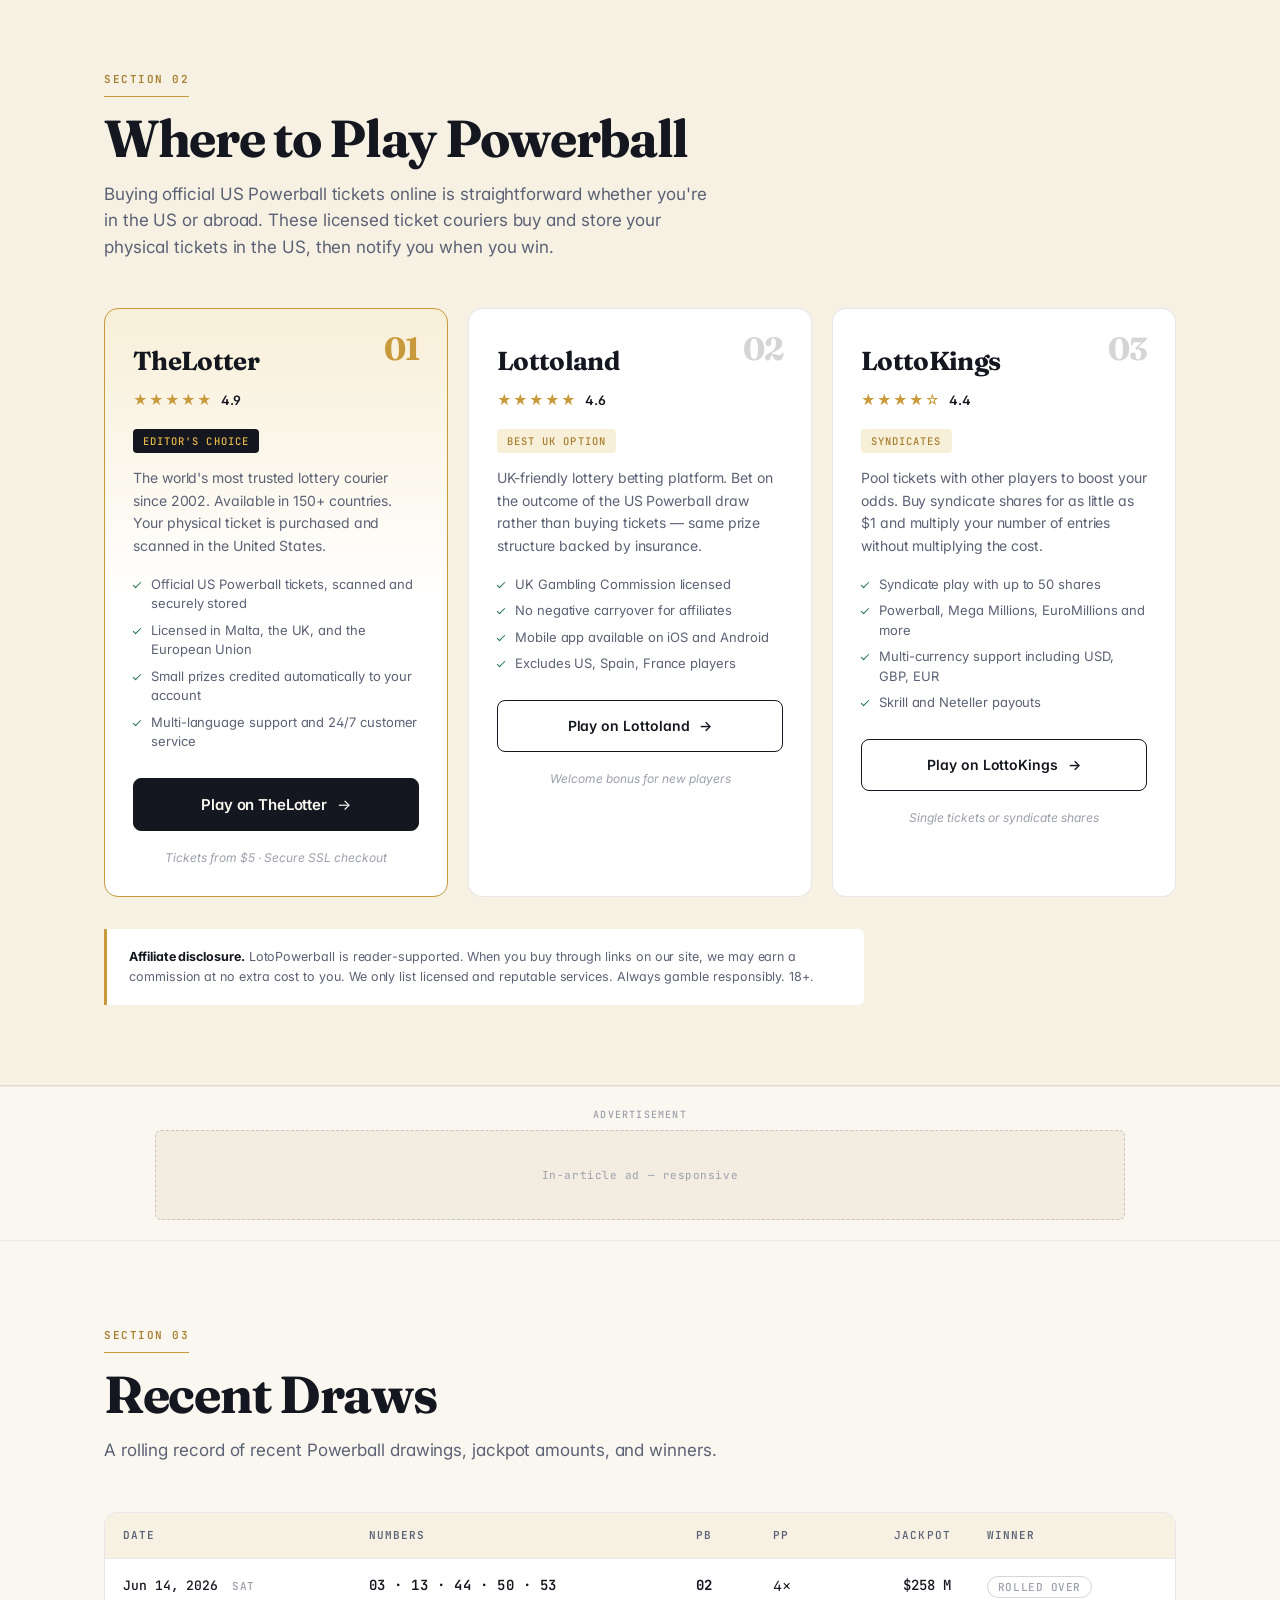
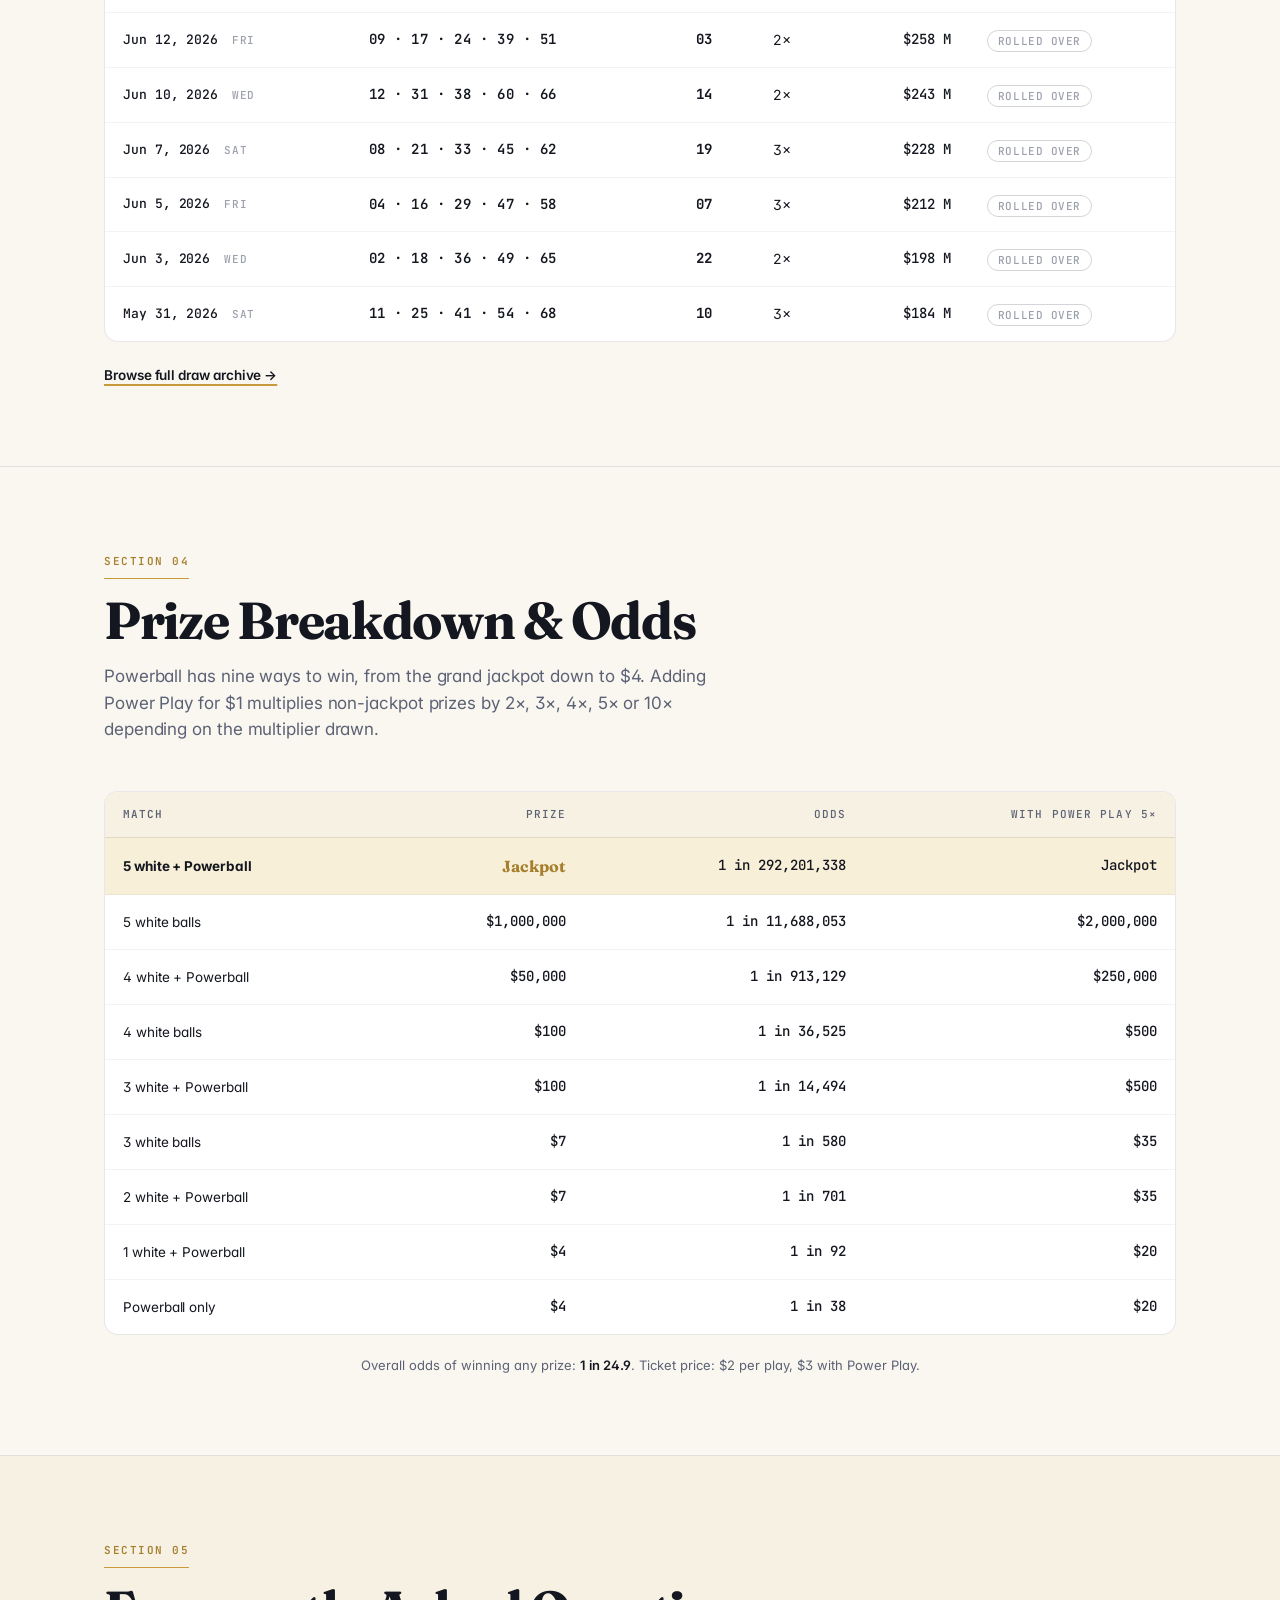
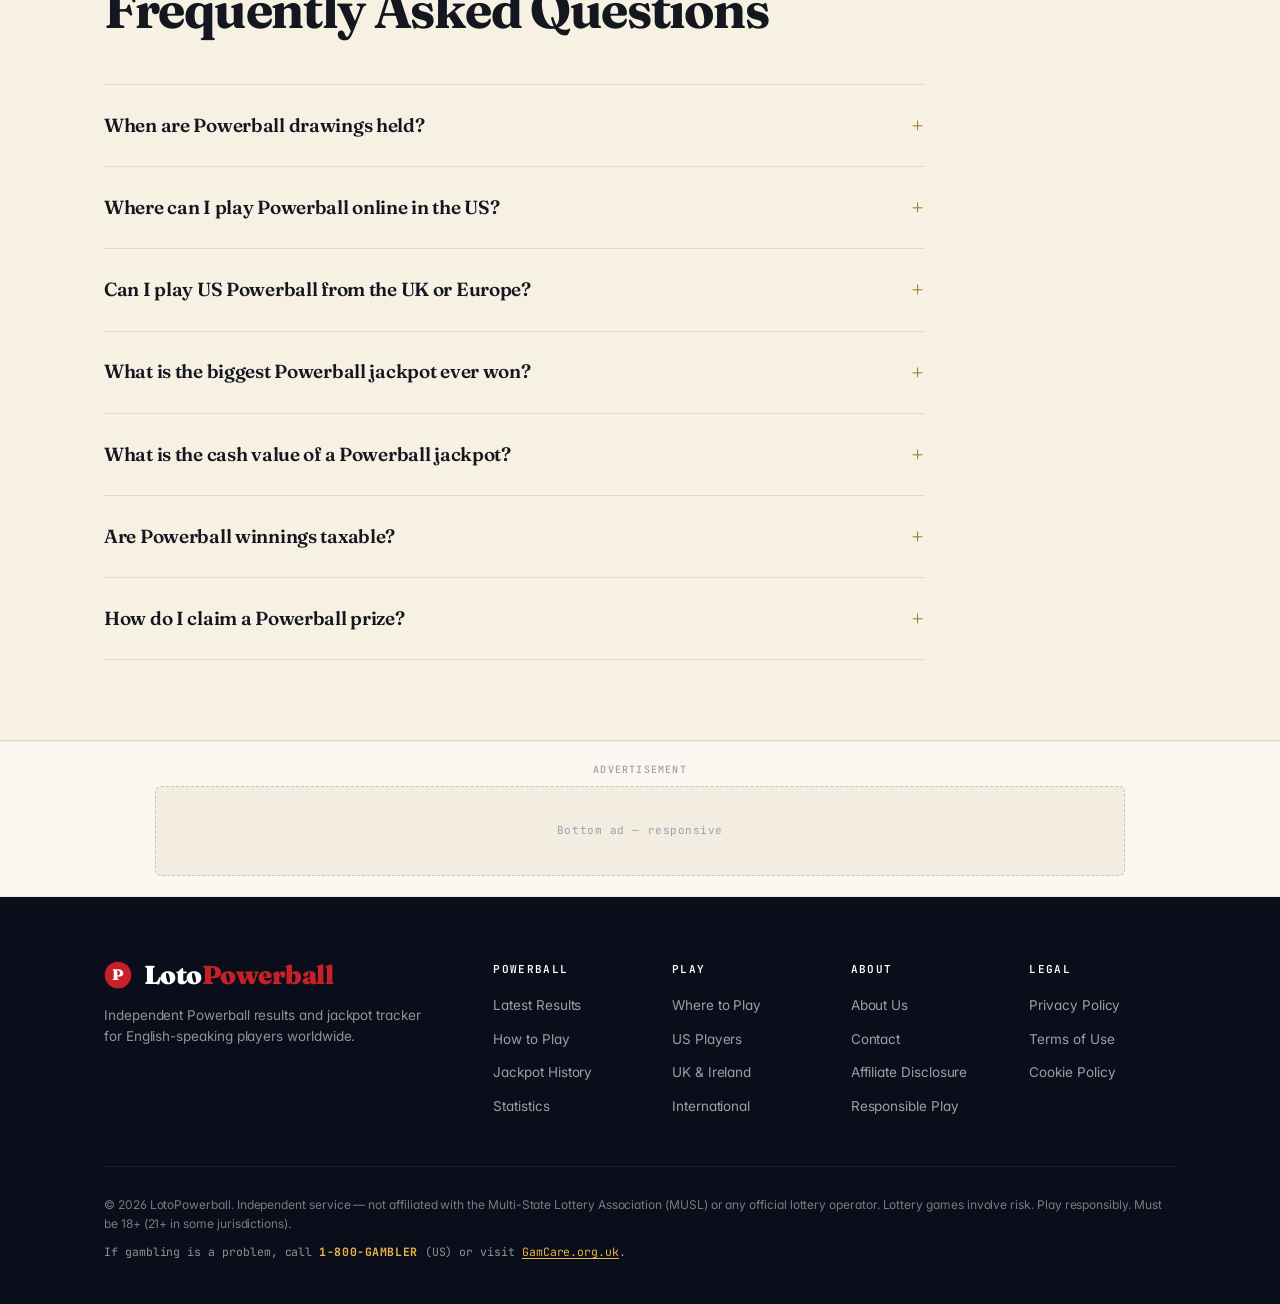
==== commit 90cc59f3: "Update index.html" ====
--- a/index.html
+++ b/index.html
@@ -34,6 +34,7 @@
   "description": "Independent Powerball results and jackpot tracker"
 }
 </script>
+<!-- Google tag (gtag.js) --> <script async src="https://www.googletagmanager.com/gtag/js?id=G-Z6PXX31PP6"></script> <script> window.dataLayer = window.dataLayer || []; function gtag(){dataLayer.push(arguments);} gtag('js', new Date()); gtag('config', 'G-Z6PXX31PP6'); </script>  
 </head>
 <body>
 
